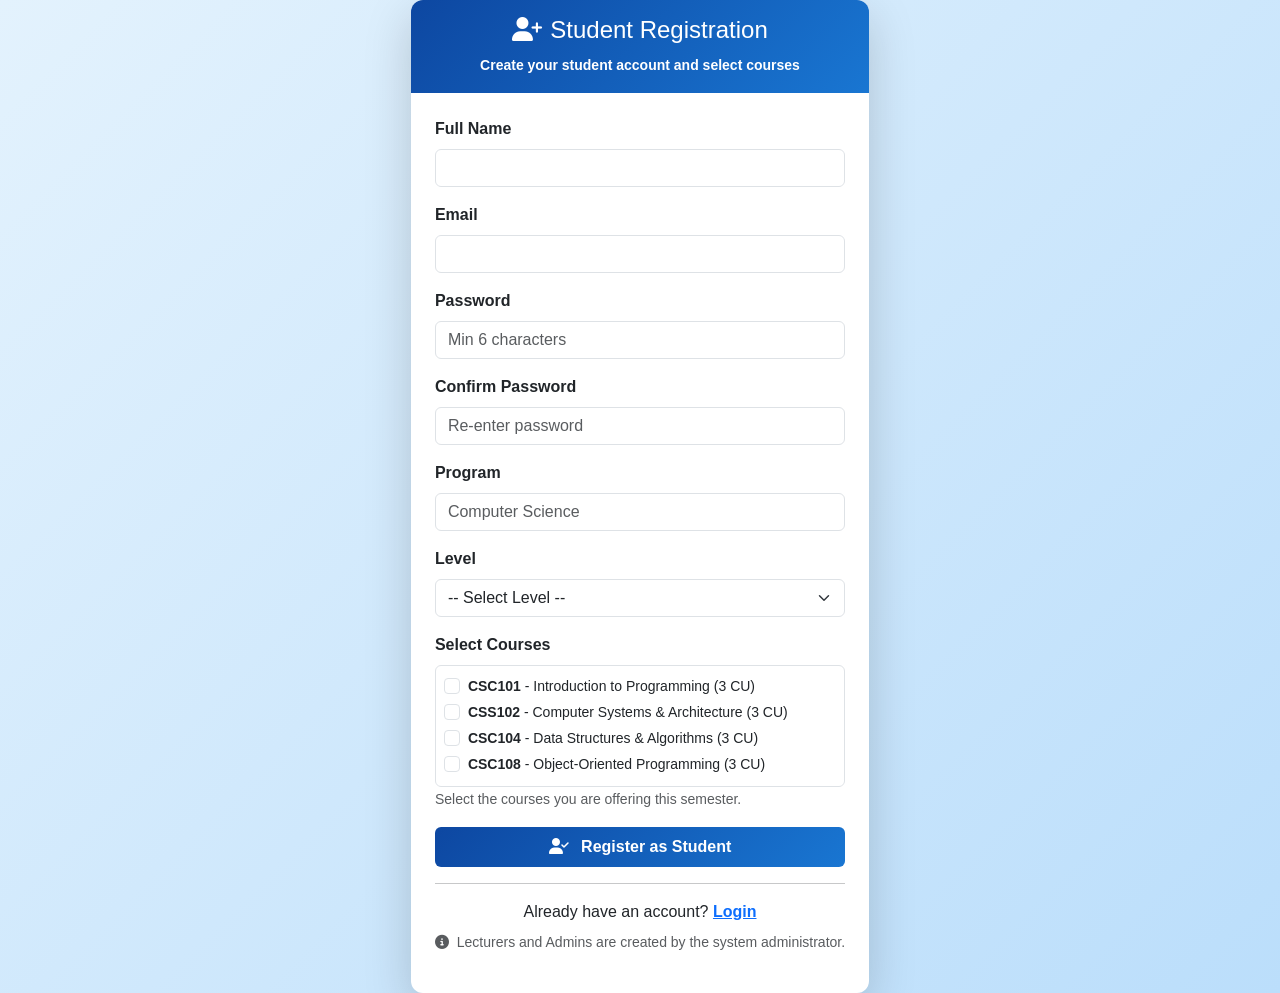
==== register.html @ b04c32f9 "Add files via upload" ====
<!DOCTYPE html>
<html lang="en">
<head>
    <meta charset="UTF-8">
    <meta name="viewport" content="width=device-width, initial-scale=1.0">
    <title>Register – MySchoolHost</title>
    <link href="https://cdn.jsdelivr.net/npm/bootstrap@5.3.2/dist/css/bootstrap.min.css" rel="stylesheet">
    <link rel="stylesheet" href="https://cdnjs.cloudflare.com/ajax/libs/font-awesome/6.4.2/css/all.min.css">
    <link rel="stylesheet" href="style.css">
</head>
<body class="login-body">
    <div class="container d-flex justify-content-center align-items-center min-vh-100">
        <div class="card shadow-lg login-card" style="max-width: 520px;">
            <div class="card-header bg-gradient-primary text-white text-center py-3">
                <h4><i class="fas fa-user-plus me-2"></i>Student Registration</h4>
                <small>Create your student account and select courses</small>
            </div>
            <div class="card-body p-4">
                <form id="registerForm" novalidate>
                    <!-- Full Name -->
                    <div class="mb-3">
                        <label class="form-label fw-bold">Full Name</label>
                        <input type="text" id="regName" class="form-control" placeholder="" required>
                        <div class="invalid-feedback">Full name is required.</div>
                    </div>
                    <!-- Email -->
                    <div class="mb-3">
                        <label class="form-label fw-bold">Email</label>
                        <input type="email" id="regEmail" class="form-control" placeholder="" required>
                        <div class="invalid-feedback">Please enter a valid email address.</div>
                    </div>
                    <!-- Password -->
                    <div class="mb-3">
                        <label class="form-label fw-bold">Password</label>
                        <input type="password" id="regPassword" class="form-control" placeholder="Min 6 characters" required minlength="6">
                        <div class="invalid-feedback">Password must be at least 6 characters.</div>
                    </div>
                    <!-- Confirm Password -->
                    <div class="mb-3">
                        <label class="form-label fw-bold">Confirm Password</label>
                        <input type="password" id="regConfirmPassword" class="form-control" placeholder="Re-enter password" required>
                        <div class="invalid-feedback">Passwords do not match.</div>
                    </div>
                    <!-- Program -->
                    <div class="mb-3">
                        <label class="form-label fw-bold">Program</label>
                        <input type="text" id="regProgram" class="form-control" placeholder="Computer Science" required>
                        <div class="invalid-feedback">Program is required.</div>
                    </div>
                    <!-- Level (Now ND1, ND2, HND1, HND2) -->
                    <div class="mb-3">
                        <label class="form-label fw-bold">Level</label>
                        <select id="regLevel" class="form-select" required>
                            <option value="">-- Select Level --</option>
                            <option value="ND1">ND1</option>
                            <option value="ND2">ND2</option>
                            <option value="HND1">HND1</option>
                            <option value="HND2">HND2</option>
                        </select>
                        <div class="invalid-feedback">Please select your level.</div>
                    </div>
                    <!-- Course Selection -->
                    <div class="mb-3">
                        <label class="form-label fw-bold">Select Courses</label>
                        <div id="courseSelectionArea" class="border rounded p-2" style="max-height: 200px; overflow-y: auto;">
                            <p class="text-muted small">Loading courses...</p>
                        </div>
                        <small class="text-muted">Select the courses you are offering this semester.</small>
                    </div>

                    <button type="submit" class="btn btn-gradient-primary w-100 py-2">
                        <i class="fas fa-user-check me-2"></i> Register as Student
                    </button>
                </form>
                <hr>
                <p class="text-center mb-0">Already have an account? <a href="index.html" class="fw-bold">Login</a></p>
                <p class="text-center text-muted small mt-2">
                    <i class="fas fa-info-circle me-1"></i> Lecturers and Admins are created by the system administrator.
                </p>
            </div>
        </div>
    </div>

    <!-- Success Modal -->
    <div class="modal fade" id="registerSuccessModal" tabindex="-1">
        <div class="modal-dialog modal-dialog-centered">
            <div class="modal-content">
                <div class="modal-header bg-success text-white">
                    <h5 class="modal-title"><i class="fas fa-check-circle me-2"></i>Registration Successful</h5>
                    <button type="button" class="btn-close btn-close-white" data-bs-dismiss="modal"></button>
                </div>
                <div class="modal-body">
                    Your student account has been created and courses registered successfully!
                </div>
                <div class="modal-footer">
                    <button class="btn btn-primary" id="regSuccessRedirectBtn">Go to Dashboard</button>
                </div>
            </div>
        </div>
    </div>

    <!-- Error Modal -->
    <div class="modal fade" id="registerErrorModal" tabindex="-1">
        <div class="modal-dialog modal-dialog-centered">
            <div class="modal-content">
                <div class="modal-header bg-danger text-white">
                    <h5 class="modal-title"><i class="fas fa-exclamation-triangle me-2"></i>Registration Error</h5>
                    <button type="button" class="btn-close btn-close-white" data-bs-dismiss="modal"></button>
                </div>
                <div class="modal-body" id="registerErrorMessage">
                    An error occurred.
                </div>
                <div class="modal-footer">
                    <button class="btn btn-secondary" data-bs-dismiss="modal">Try Again</button>
                </div>
            </div>
        </div>
    </div>

    <script src="https://cdn.jsdelivr.net/npm/bootstrap@5.3.2/dist/js/bootstrap.bundle.min.js"></script>
    <script src="script.js"></script>
</body>
</html>
---- style.css ----
/* ===== Base Styles ===== */
body {
    background-color: #f0f2f5;
    font-family: 'Segoe UI', Tahoma, Geneva, Verdana, sans-serif;
}

.bg-gradient-primary {
    background: linear-gradient(135deg, #0d47a1 0%, #1976d2 100%);
}
.btn-gradient-primary {
    background: linear-gradient(135deg, #0d47a1 0%, #1976d2 100%);
    border: none;
    color: white;
    font-weight: 600;
    transition: 0.3s;
}
.btn-gradient-primary:hover {
    transform: scale(1.02);
    box-shadow: 0 4px 12px rgba(13, 71, 161, 0.4);
    color: white;
}

.login-body {
    background: linear-gradient(135deg, #e3f2fd 0%, #bbdefb 100%);
}
.login-card {
    border: none;
    border-radius: 16px;
    overflow: hidden;
    box-shadow: 0 20px 60px rgba(0,0,0,0.15);
}
.login-card .card-header {
    border-bottom: none;
    padding: 20px;
}

.card {
    border-radius: 12px;
    border: none;
    box-shadow: 0 4px 12px rgba(0,0,0,0.05);
}
.card-header {
    font-weight: 600;
    border-bottom: none;
    padding: 12px 20px;
}

.table th {
    background-color: #f8f9fa;
    font-weight: 600;
    border-bottom: 2px solid #dee2e6;
}
.table td {
    vertical-align: middle;
}

.nav-tabs .nav-link {
    color: #495057;
    font-weight: 500;
    border: none;
    border-bottom: 3px solid transparent;
    transition: 0.2s;
}
.nav-tabs .nav-link:hover {
    border-bottom-color: #0d47a1;
    color: #0d47a1;
}
.nav-tabs .nav-link.active {
    border-bottom-color: #0d47a1;
    color: #0d47a1;
    background: transparent;
}

.list-group-item-action:hover {
    background-color: #e3f2fd;
    border-left: 4px solid #0d47a1;
}

.footer {
    margin-top: 40px;
    font-size: 0.9rem;
}

.shadow-sm {
    box-shadow: 0 2px 8px rgba(0,0,0,0.06) !important;
}

/* ===== Mobile Responsive ===== */
@media (max-width: 768px) {
    /* Navbar */
    .navbar-brand {
        font-size: 1rem;
    }
    .navbar-text {
        font-size: 0.8rem;
    }
    /* Cards */
    .card-header {
        font-size: 0.9rem;
        padding: 8px 12px;
    }
    .card-body {
        padding: 10px;
    }
    /* Tables */
    .table-responsive {
        font-size: 0.75rem;
    }
    .table th, .table td {
        padding: 4px 6px;
    }
    /* Grid columns stack */
    .col-md-4, .col-md-8 {
        flex: 0 0 100%;
        max-width: 100%;
    }
    .row {
        margin-left: 0;
        margin-right: 0;
    }
    /* Tabs */
    .nav-tabs .nav-link {
        font-size: 0.65rem;
        padding: 0.4rem 0.5rem;
    }
    /* Buttons */
    .btn {
        font-size: 0.75rem;
        padding: 0.25rem 0.5rem;
    }
    /* Inputs */
    .form-control, .form-select {
        font-size: 0.8rem;
    }
    /* Modals */
    .modal-dialog {
        margin: 10px;
    }
    .modal-body {
        padding: 15px;
    }
    /* Lecturer grade entry table */
    .table-responsive .test-input, .table-responsive .exam-input {
        width: 60px;
    }
    /* General spacing */
    .container-fluid {
        padding-left: 8px;
        padding-right: 8px;
    }
    .mt-4 {
        margin-top: 1rem !important;
    }
    .footer {
        font-size: 0.7rem;
        margin-top: 20px;
        padding: 10px 0;
    }
    /* Login card */
    .login-card {
        width: 95%;
    }
}

@media (max-width: 576px) {
    /* Extra small devices */
    .nav-tabs .nav-link {
        font-size: 0.55rem;
        padding: 0.3rem 0.3rem;
    }
    .table-responsive {
        font-size: 0.65rem;
    }
    .btn {
        font-size: 0.65rem;
        padding: 0.2rem 0.4rem;
    }
    .card-header {
        font-size: 0.8rem;
    }
}
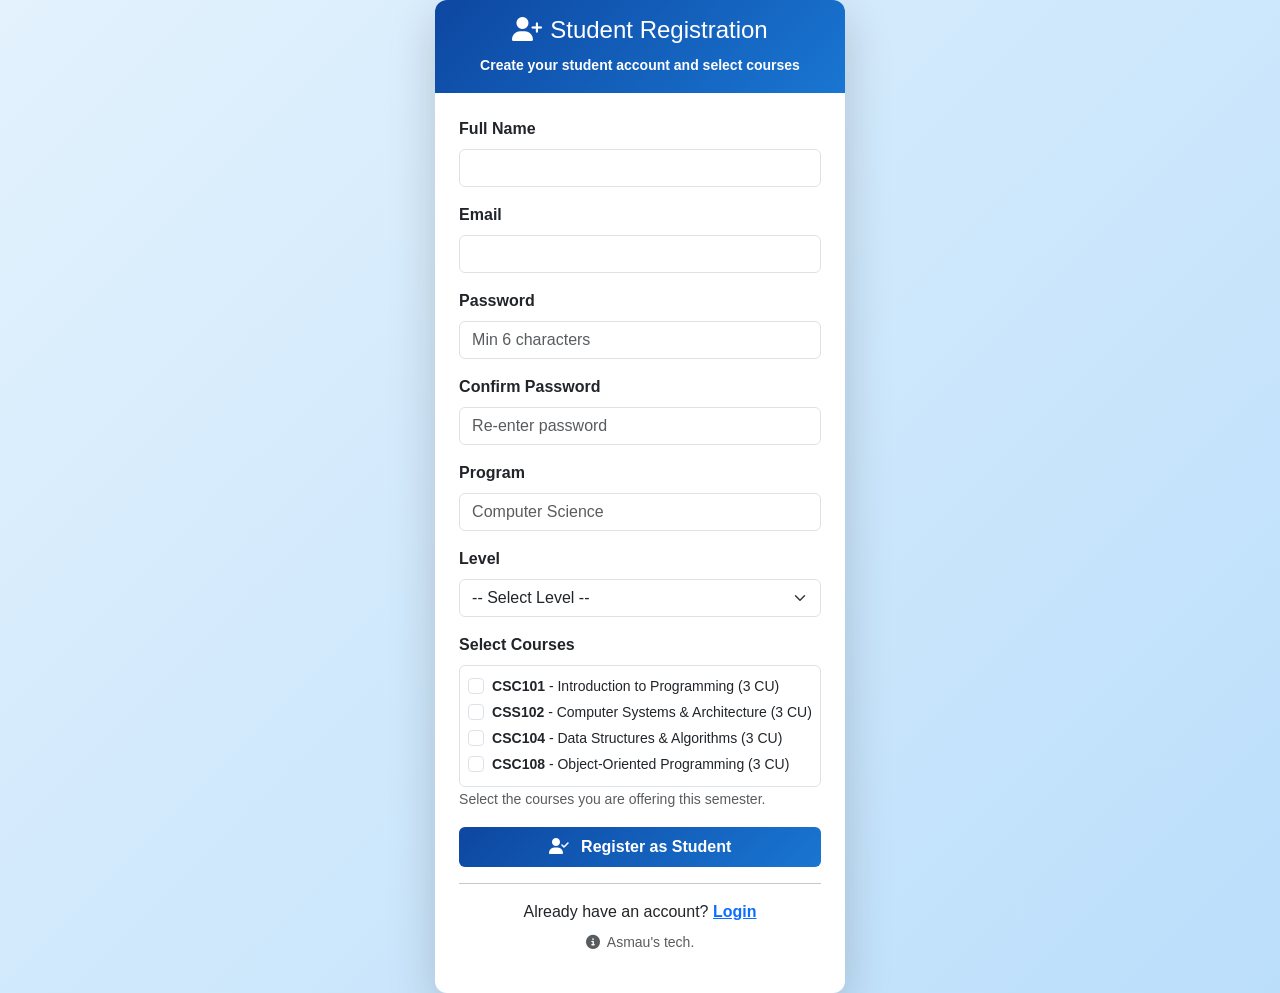
==== commit f14ff0c6: "Update register.html" ====
--- a/register.html
+++ b/register.html
@@ -75,7 +75,7 @@
                 <hr>
                 <p class="text-center mb-0">Already have an account? <a href="index.html" class="fw-bold">Login</a></p>
                 <p class="text-center text-muted small mt-2">
-                    <i class="fas fa-info-circle me-1"></i> Lecturers and Admins are created by the system administrator.
+                    <i class="fas fa-info-circle me-1"></i> Asmau's tech.
                 </p>
             </div>
         </div>
@@ -120,4 +120,4 @@
     <script src="https://cdn.jsdelivr.net/npm/bootstrap@5.3.2/dist/js/bootstrap.bundle.min.js"></script>
     <script src="script.js"></script>
 </body>
-</html>+</html>
